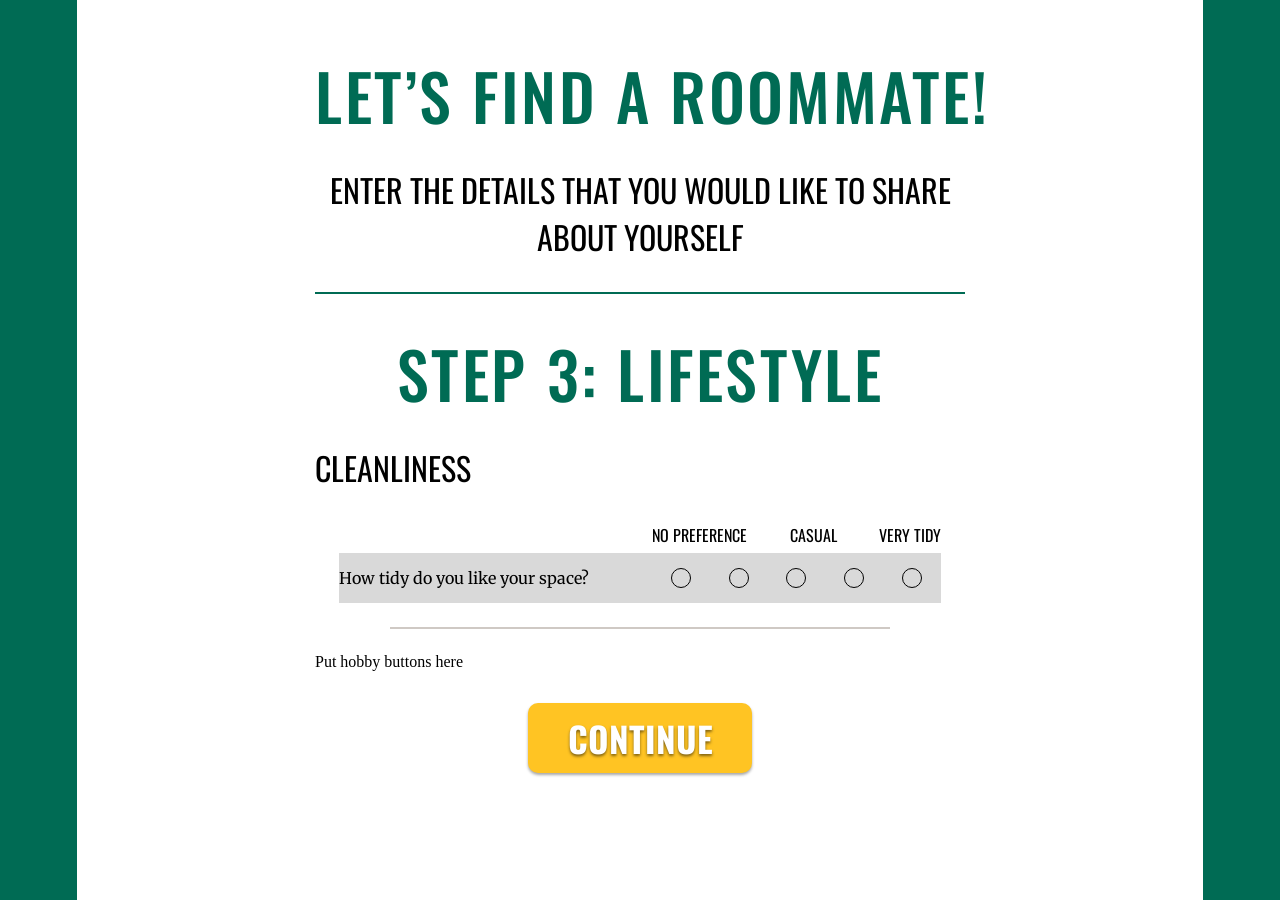
==== content/questionnaire/lifestyle.html @ a438f332 "Current Stage" ====
<!DOCTYPE html>
<html lang="en">

<head>
    <meta charset="UTF-8">
    <meta name="viewport" content="width=device-width, initial-scale=1.0">
    <title>Questionnaire: Lifestyle</title>
    <link rel="stylesheet" href="../../css/questionnaire.css">
</head>

<body>
    <div class="page-frame">
        <div class="side side--left"></div>
        <main class="content">
            <h1 class="questionnaire-heading">LET’S FIND A ROOMMATE!</h1>
            <h2 class="questionnaire-subheading">ENTER THE DETAILS THAT YOU WOULD LIKE TO SHARE ABOUT YOURSELF</h2>
            <!--Create a progress bar graphical component and insert here-->
            <hr class="questionnaire-divider">
            <h1 class="questionnaire-heading">STEP 3: LIFESTYLE</h1>
            <h2 class="questionnaire-subheading" style="text-align: left;">CLEANLINESS</h2>


            <div class="scale-wrap">
                <!-- labels ABOVE the gray bar -->
                <div class="scale-label-row">
                    <span></span>
                    <div class="scale-labels">
                        <span class="radio-text label-start">NO PREFERENCE</span>
                        <span class="radio-text label-middle">CASUAL</span>
                        <span class="radio-text label-end">VERY TIDY</span>
                    </div>
                </div>

                <!-- gray bar -->
                <div class="scale-row">
                    <p class="scale-question">How tidy do you like your space?</p>

                    <fieldset class="scale-radios">
                        <legend></legend>

                        <label class="radio-option">
                            <input class="radio-input" type="radio" name="cleanliness" value="1" />
                            <span class="radio-control"></span>
                        </label>

                        <label class="radio-option">
                            <input class="radio-input" type="radio" name="cleanliness" value="2" />
                            <span class="radio-control"></span>
                        </label>

                        <label class="radio-option">
                            <input class="radio-input" type="radio" name="cleanliness" value="3" />
                            <span class="radio-control"></span>
                        </label>

                        <label class="radio-option">
                            <input class="radio-input" type="radio" name="cleanliness" value="4" />
                            <span class="radio-control"></span>
                        </label>

                        <label class="radio-option">
                            <input class="radio-input" type="radio" name="cleanliness" value="5" />
                            <span class="radio-control"></span>
                        </label>
                    </fieldset>
                </div>
            </div>




            <hr class="questionnaire-subdivider">
            Put hobby buttons here
            <button class="questionnaire-continue">CONTINUE</button>



        </main>
        <div class="side side--right"></div>
    </div>
</body>

</html>
---- css/questionnaire.css ----
@import url('https://fonts.googleapis.com/css2?family=Oswald:wght@400;500;600;700&display=swap');
@import url('https://fonts.googleapis.com/css2?family=Merriweather:wght@400&display=swap');

html,
body {
  margin: 0;
  padding: 0;
}

.page-frame {
  display: flex;
  min-height: 100vh;
  width: 100%;
  background: #ffffff;
}

.side {
  background: #006b54;
  flex: 0 0 clamp(24px, 6vw, 96px);
}

.content {
  flex: 1;
  max-width: 650px;
  margin: 0 auto;
  padding: 3rem 2rem;
}

.questionnaire-heading {
  white-space: nowrap;
  font-family: 'Oswald', sans-serif;
  font-size: clamp(36px, 6vw, 64px);
  font-weight: 500;
  text-transform: uppercase;
  letter-spacing: 0.04em;
  color: #006b54;
  margin: 0 0 1.5rem;
  text-align: center;
}

.questionnaire-subheading {
  font-family: 'Oswald', sans-serif;
  font-size: clamp(20px, 3.5vw, 32px);
  font-weight: 400;
  color: #000000;
  text-align: center;
  margin: 0 0 2rem;
}

.questionnaire-divider {
  width: min(650px, 100%);
  border: 0;
  border-top: 2px solid #006b54;
  margin: 2rem auto;
}

.questionnaire-row {
  display: flex;
  align-items: center;
  justify-content: center;
  gap: 2rem;
  margin-bottom: 1.5rem;
}

.questionnaire-row-label {
  font-family: 'Oswald', sans-serif;
  font-size: clamp(20px, 3.5vw, 32px);
  font-weight: 400;
  color: #000000;
  text-align: left;
  margin: 0;
  min-width: 180px;
  text-transform: uppercase;
}

.questionnaire-input {
  width: clamp(240px, 45vw, 383px);
  height: clamp(28px, 4vh, 30px);
  padding: 0 0.5rem;

  font-family: 'Oswald', sans-serif;
  font-size: 16px;
  font-weight: 400;

  border: 1px solid #cfc9c4;
  border-radius: 0;
  outline: none;
  color: #000000;
  background-color: #ffffff;

  transition: border-color 0.2s ease, border-radius 0.2s ease;
}

.questionnaire-input::placeholder {
  font-family: 'Oswald', sans-serif;
  font-size: 16px;
  font-weight: 400;
  color: #cfc9c4;
}

.questionnaire-input:focus {
  border-color: #000000;
  border-radius: 3px;
}

.questionnaire-description {
  font-family: 'Oswald', sans-serif;
  font-size: 16px;
  font-weight: 400;
  color: #cfc9c4;
}

.questionnaire-subdivider {
  width: min(500px, 100%);
  border: 0;
  border-top: 2px solid #cfc9c4;
  margin: 1.5rem auto;
}

.questionnaire-row--solo {
  justify-content: center;
}

.questionnaire-textarea {
  width: clamp(240px, 45vw, 383px);
  height: clamp(70px, 12vh, 82px);
  padding: 0.75rem;

  resize: vertical;
  line-height: 1.3;
}

.radio-options {
  display: flex;
  justify-content: center;
  gap: 5rem;
  margin: 1.5rem 0;
}

.radio-option {
  display: flex;
  flex-direction: column;
  align-items: center;
  gap: 0.6rem;
  cursor: pointer;
  user-select: none;
}

.radio-text {
  font-family: 'Oswald', sans-serif;
  font-weight: 400;
  font-size: 16px;
  color: #000;
  text-transform: uppercase;
  text-align: center;
}

.radio-input {
  position: absolute;
  opacity: 0;
  width: 1px;
  height: 1px;
  pointer-events: none;
}

.radio-control {
  width: 20px;
  height: 20px;
  border: 1px solid #000;
  border-radius: 50%;
  display: grid;
  place-items: center;
  /* centers the dot */
  box-sizing: border-box;
}

.radio-input:checked+.radio-control::after {
  content: "";
  width: 16px;
  height: 16px;
  background: #006b54;
  border: 1px solid #000;
  border-radius: 50%;
  box-sizing: border-box;
}

.radio-input:focus-visible+.radio-control {
  outline: 2px solid rgba(0, 107, 84, 0.35);
  outline-offset: 3px;
}

fieldset {
  border: 0;
  padding: 0;
  margin: 0;
}

legend {
  display: none;
}

.questionnaire-continue {
  width: clamp(180px, 40vw, 224px);
  height: clamp(56px, 12vh, 70px);
  margin: 2rem auto 0;
  display: block;

  background-color: #ffc423;
  border: none;
  border-radius: 10px;

  font-family: 'Oswald', sans-serif;
  font-size: clamp(26px, 5vw, 35px);
  font-weight: 700;
  color: #ffffff;
  text-transform: uppercase;

  cursor: pointer;

  box-shadow: 0px 2px 3px rgba(0, 0, 0, 0.35);

  text-shadow: 0px 2px 3px rgba(0, 0, 0, 0.5);

  transition: transform 0.15s ease, box-shadow 0.15s ease;
}

/* CHECKBOX PILLS */
.hobby-pill {
  display: inline-flex;
  align-items: center;
  gap: 8px;

  padding: 10px 16px;
  border-radius: 999px;

  background: #fff;
  border: 1px solid rgba(0, 0, 0, 0.12);
  color: #111;

  font-weight: 500;
  cursor: pointer;
  user-select: none;

  box-shadow: 0 2px 5px rgba(0, 0, 0, 0.15);
  transition: background-color 0.15s ease, border-color 0.15s ease;
}

/* hide the checkbox but keep it accessible */
.hobby-pill input {
  position: absolute;
  opacity: 0;
  pointer-events: none;
}

/* selected */
.hobby-pill:has(input:checked) {
  background: #FFC423;
  border-color: #FFC423;
}

/* keyboard accessibility */
.hobby-pill:has(input:focus-visible) {
  outline: 3px solid rgba(255, 196, 35, 0.55);
  outline-offset: 2px;
}

/* optional press feel */
.hobby-pill:active {
  transform: translateY(1px);
}

.hobby-pill span {
  font-family: "Gudea", system-ui, -apple-system, Segoe UI, Roboto, Arial, sans-serif;
  font-weight: 700;
}

.hobby-grid {
  display: flex;
  flex-wrap: wrap;
  gap: 12px 10px;
  justify-content: center;
}

/* CSS for Radio Button Sections */
/* wrapper that gives BOTH rows the same left/right inset */
.scale-wrap {
  padding: 0 16px; /* match the old gray bar horizontal padding */
}

/* shared 2-column layout so both rows line up */
.scale-label-row,
.scale-row {
  display: grid;
  grid-template-columns: minmax(220px, 1fr) 1fr;
  column-gap: 1.5rem;
}

/* labels row (outside gray bar) */
.scale-label-row {
  margin-bottom: 6px;
  align-items: end;
}

.scale-labels {
  display: grid;
  grid-template-columns: repeat(5, 1fr);
  justify-items: center;     /* centers text over columns */
  align-items: end;
}

.scale-labels .radio-text {
  white-space: nowrap;
  font-size: clamp(12px, 2.2vw, 16px);
}

.label-start  { grid-column: 1; }
.label-middle { grid-column: 3; }
.label-end    { grid-column: 5; }

/* gray bar */
.scale-row {
  background: #d9d9d9;
  padding: 14px 0;           /* vertical only now */
  align-items: center;
}

/* question text = Merriweather Regular */
.scale-question {
  margin: 0;
  font-family: 'Merriweather', serif;
  font-size: 16px;
  font-weight: 400;
  color: #000;
}

/* radios use same 5-col grid as labels */
.scale-radios {
  display: grid;
  grid-template-columns: repeat(5, 1fr);
  justify-items: center;
  align-items: center;
}

.scale-radios .radio-option {
  display: grid;          /* override your flex layout for this context */
  place-items: center;    /* centers the circle perfectly */
  width: 100%;
}

.scale-labels > span {
  display: flex;
  justify-content: center;
}

/* Make label + radio centering identical and pixel-perfect */
.scale-labels > span {
  display: grid;
  place-items: center;
  width: 100%;
}

.scale-radios .radio-option {
  display: grid;
  place-items: center;
  width: 100%;
}

.scale-question {
  margin: 0;
  font-family: 'Merriweather', serif;
  font-weight: 400;
  font-size: clamp(14px, 2.2vw, 16px);
  line-height: 1.4;
  color: #000;
}

.scale-labels .radio-text {
  font-size: clamp(12px, 2vw, 16px);
  white-space: nowrap;
}

.scale-wrap {
  padding-left: clamp(12px, 3vw, 24px);
  padding-right: clamp(12px, 3vw, 24px);
}

/* RESPONSIVE STYLING */
@media (max-width: 768px) {
  .side {
    display: none;
  }

  .content {
    padding: 2rem 1.25rem;
  }

  .questionnaire-row {
    flex-direction: column;
    align-items: stretch;
    gap: 0.5rem;
  }

  .questionnaire-row-label {
    min-width: unset;
  }

  .questionnaire-input {
    width: 100%;
  }

  .radio-options {
    gap: 3rem;
  }
}

@media (max-width: 500px) {
  .scale-label-row {
    grid-template-columns: 1fr;
  }

  .scale-labels {
    margin-left: 0;
  }

  .scale-row {
    grid-template-columns: 1fr;
    row-gap: 10px;
  }
}
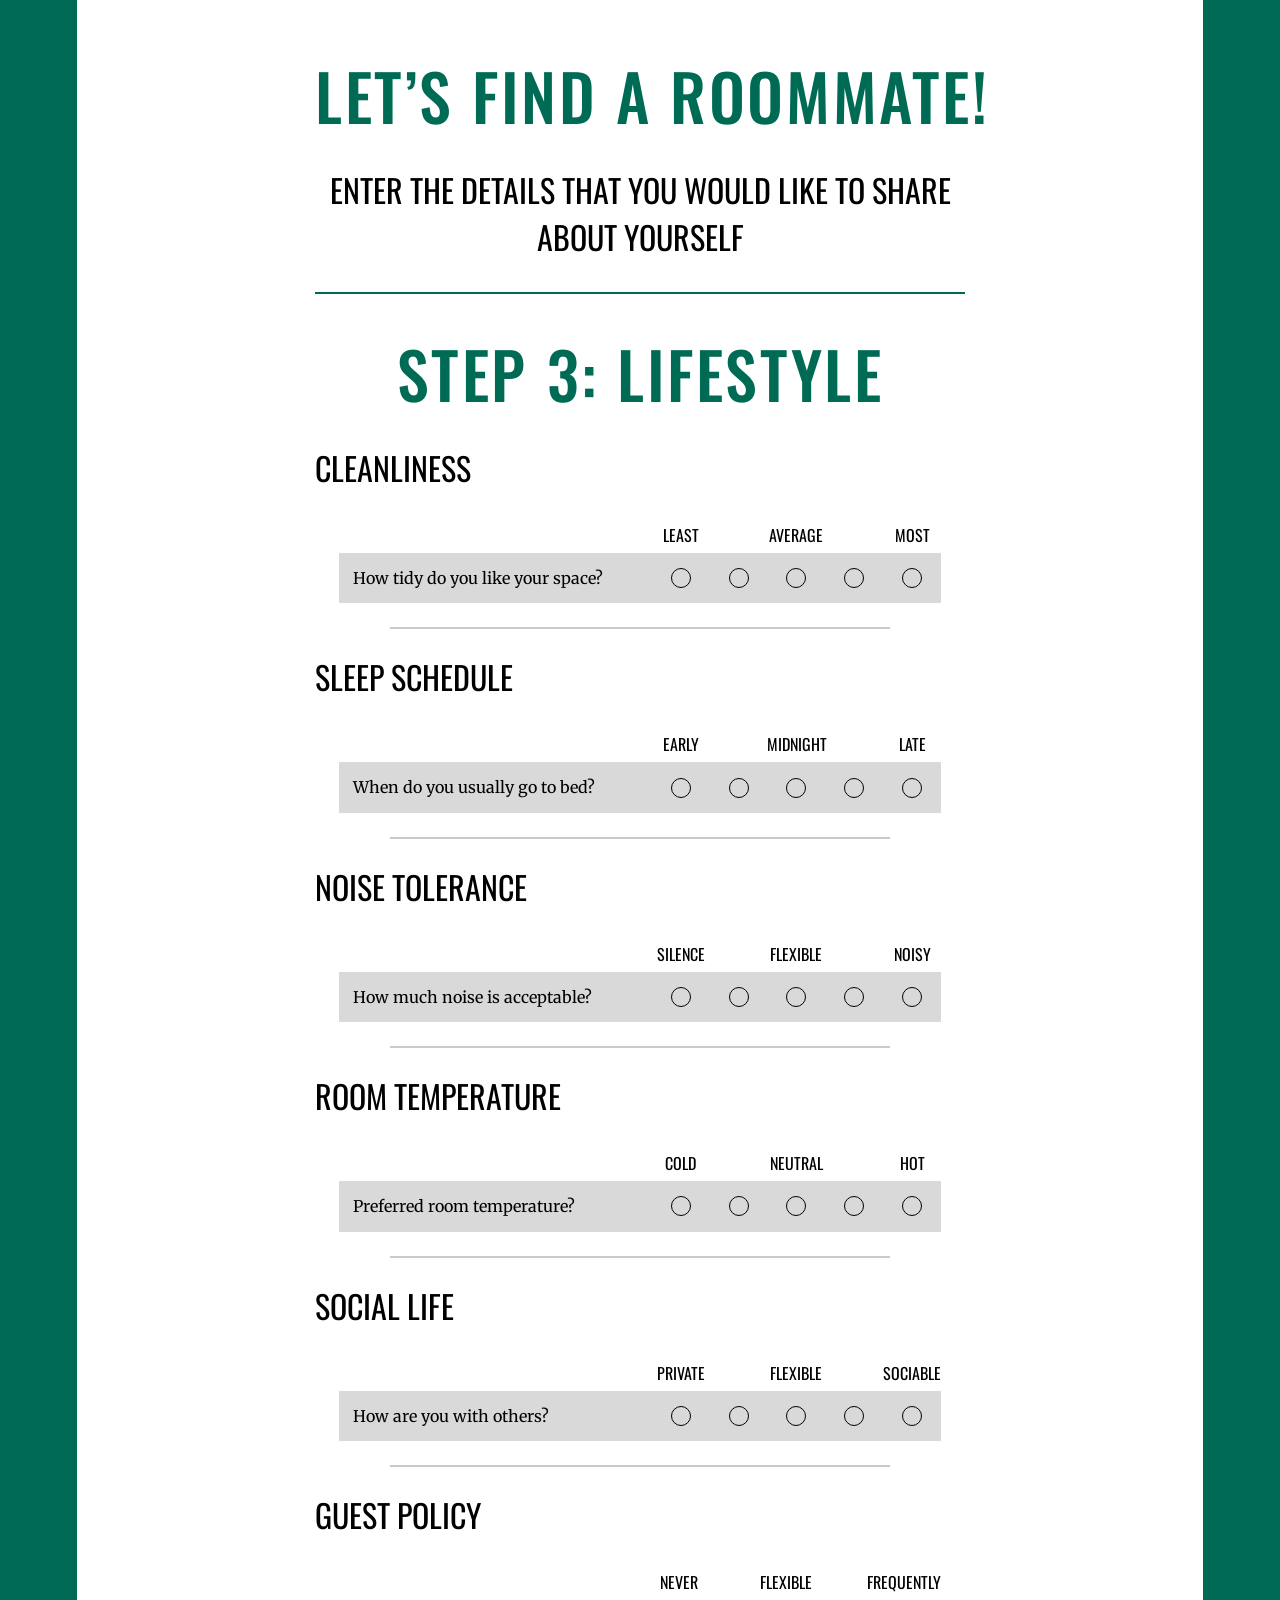
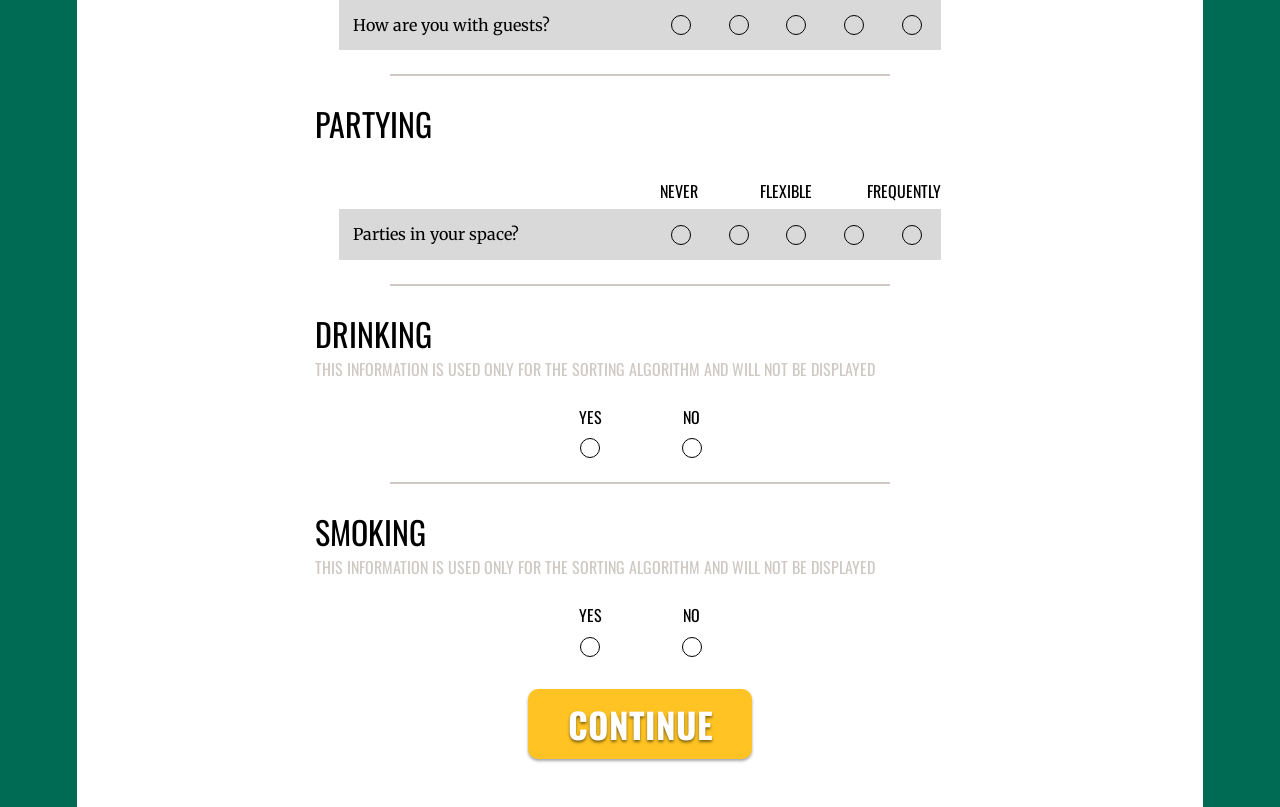
==== commit 4b9c759b: "Current Progress" ====
--- a/content/questionnaire/lifestyle.html
+++ b/content/questionnaire/lifestyle.html
@@ -18,20 +18,15 @@
             <hr class="questionnaire-divider">
             <h1 class="questionnaire-heading">STEP 3: LIFESTYLE</h1>
             <h2 class="questionnaire-subheading" style="text-align: left;">CLEANLINESS</h2>
-
-
-            <div class="scale-wrap">
-                <!-- labels ABOVE the gray bar -->
-                <div class="scale-label-row">
-                    <span></span>
-                    <div class="scale-labels">
-                        <span class="radio-text label-start">NO PREFERENCE</span>
-                        <span class="radio-text label-middle">CASUAL</span>
-                        <span class="radio-text label-end">VERY TIDY</span>
-                    </div>
-                </div>
-
-                <!-- gray bar -->
+            <div class="scale-wrap">
+                <div class="scale-label-row">
+                    <span></span>
+                    <div class="scale-labels">
+                        <span class="radio-text label-start">LEAST</span>
+                        <span class="radio-text label-middle">AVERAGE</span>
+                        <span class="radio-text label-end">MOST</span>
+                    </div>
+                </div>
                 <div class="scale-row">
                     <p class="scale-question">How tidy do you like your space?</p>
 
@@ -65,13 +60,312 @@
                     </fieldset>
                 </div>
             </div>
-
-
-
-
-            <hr class="questionnaire-subdivider">
-            Put hobby buttons here
-            <button class="questionnaire-continue">CONTINUE</button>
+            <hr class="questionnaire-subdivider">
+
+            <h2 class="questionnaire-subheading" style="text-align: left;">SLEEP SCHEDULE</h2>
+            <div class="scale-wrap">
+                <div class="scale-label-row">
+                    <span></span>
+                    <div class="scale-labels">
+                        <span class="radio-text label-start">EARLY</span>
+                        <span class="radio-text label-middle">MIDNIGHT</span>
+                        <span class="radio-text label-end">LATE</span>
+                    </div>
+                </div>
+                <div class="scale-row">
+                    <p class="scale-question">When do you usually go to bed?</p>
+
+                    <fieldset class="scale-radios">
+                        <legend></legend>
+
+                        <label class="radio-option">
+                            <input class="radio-input" type="radio" name="sleepschedule" value="1" />
+                            <span class="radio-control"></span>
+                        </label>
+
+                        <label class="radio-option">
+                            <input class="radio-input" type="radio" name="sleepschedule" value="2" />
+                            <span class="radio-control"></span>
+                        </label>
+
+                        <label class="radio-option">
+                            <input class="radio-input" type="radio" name="sleepschedule" value="3" />
+                            <span class="radio-control"></span>
+                        </label>
+
+                        <label class="radio-option">
+                            <input class="radio-input" type="radio" name="sleepschedule" value="4" />
+                            <span class="radio-control"></span>
+                        </label>
+
+                        <label class="radio-option">
+                            <input class="radio-input" type="radio" name="sleepschedule" value="5" />
+                            <span class="radio-control"></span>
+                        </label>
+                    </fieldset>
+                </div>
+            </div>
+            <hr class="questionnaire-subdivider">
+
+            <h2 class="questionnaire-subheading" style="text-align: left;">NOISE TOLERANCE</h2>
+            <div class="scale-wrap">
+                <div class="scale-label-row">
+                    <span></span>
+                    <div class="scale-labels">
+                        <span class="radio-text label-start">SILENCE</span>
+                        <span class="radio-text label-middle">FLEXIBLE</span>
+                        <span class="radio-text label-end">NOISY</span>
+                    </div>
+                </div>
+                <div class="scale-row">
+                    <p class="scale-question">How much noise is acceptable?</p>
+
+                    <fieldset class="scale-radios">
+                        <legend></legend>
+
+                        <label class="radio-option">
+                            <input class="radio-input" type="radio" name="noisetolerance" value="1" />
+                            <span class="radio-control"></span>
+                        </label>
+
+                        <label class="radio-option">
+                            <input class="radio-input" type="radio" name="noisetolerance" value="2" />
+                            <span class="radio-control"></span>
+                        </label>
+
+                        <label class="radio-option">
+                            <input class="radio-input" type="radio" name="noisetolerance" value="3" />
+                            <span class="radio-control"></span>
+                        </label>
+
+                        <label class="radio-option">
+                            <input class="radio-input" type="radio" name="noisetolerance" value="4" />
+                            <span class="radio-control"></span>
+                        </label>
+
+                        <label class="radio-option">
+                            <input class="radio-input" type="radio" name="noisetolerance" value="5" />
+                            <span class="radio-control"></span>
+                        </label>
+                    </fieldset>
+                </div>
+            </div>
+            <hr class="questionnaire-subdivider">
+
+            <h2 class="questionnaire-subheading" style="text-align: left;">ROOM TEMPERATURE</h2>
+            <div class="scale-wrap">
+                <div class="scale-label-row">
+                    <span></span>
+                    <div class="scale-labels">
+                        <span class="radio-text label-start">COLD</span>
+                        <span class="radio-text label-middle">NEUTRAL</span>
+                        <span class="radio-text label-end">HOT</span>
+                    </div>
+                </div>
+                <div class="scale-row">
+                    <p class="scale-question">Preferred room temperature?</p>
+
+                    <fieldset class="scale-radios">
+                        <legend></legend>
+
+                        <label class="radio-option">
+                            <input class="radio-input" type="radio" name="roomtemperature" value="1" />
+                            <span class="radio-control"></span>
+                        </label>
+
+                        <label class="radio-option">
+                            <input class="radio-input" type="radio" name="roomtemperature" value="2" />
+                            <span class="radio-control"></span>
+                        </label>
+
+                        <label class="radio-option">
+                            <input class="radio-input" type="radio" name="roomtemperature" value="3" />
+                            <span class="radio-control"></span>
+                        </label>
+
+                        <label class="radio-option">
+                            <input class="radio-input" type="radio" name="roomtemperature" value="4" />
+                            <span class="radio-control"></span>
+                        </label>
+
+                        <label class="radio-option">
+                            <input class="radio-input" type="radio" name="roomtemperature" value="5" />
+                            <span class="radio-control"></span>
+                        </label>
+                    </fieldset>
+                </div>
+            </div>
+            <hr class="questionnaire-subdivider">
+
+            <h2 class="questionnaire-subheading" style="text-align: left;">SOCIAL LIFE</h2>
+            <div class="scale-wrap">
+                <div class="scale-label-row">
+                    <span></span>
+                    <div class="scale-labels">
+                        <span class="radio-text label-start">PRIVATE</span>
+                        <span class="radio-text label-middle">FLEXIBLE</span>
+                        <span class="radio-text label-end">SOCIABLE</span>
+                    </div>
+                </div>
+                <div class="scale-row">
+                    <p class="scale-question">How are you with others?</p>
+
+                    <fieldset class="scale-radios">
+                        <legend></legend>
+
+                        <label class="radio-option">
+                            <input class="radio-input" type="radio" name="sociallife" value="1" />
+                            <span class="radio-control"></span>
+                        </label>
+
+                        <label class="radio-option">
+                            <input class="radio-input" type="radio" name="sociallife" value="2" />
+                            <span class="radio-control"></span>
+                        </label>
+
+                        <label class="radio-option">
+                            <input class="radio-input" type="radio" name="sociallife" value="3" />
+                            <span class="radio-control"></span>
+                        </label>
+
+                        <label class="radio-option">
+                            <input class="radio-input" type="radio" name="sociallife" value="4" />
+                            <span class="radio-control"></span>
+                        </label>
+
+                        <label class="radio-option">
+                            <input class="radio-input" type="radio" name="sociallife" value="5" />
+                            <span class="radio-control"></span>
+                        </label>
+                    </fieldset>
+                </div>
+            </div>
+            <hr class="questionnaire-subdivider">
+
+            <h2 class="questionnaire-subheading" style="text-align: left;">GUEST POLICY</h2>
+            <div class="scale-wrap">
+                <div class="scale-label-row">
+                    <span></span>
+                    <div class="scale-labels">
+                        <span class="radio-text label-start">NEVER</span>
+                        <span class="radio-text label-middle">FLEXIBLE</span>
+                        <span class="radio-text label-end">FREQUENTLY</span>
+                    </div>
+                </div>
+                <div class="scale-row">
+                    <p class="scale-question">How are you with guests?</p>
+
+                    <fieldset class="scale-radios">
+                        <legend></legend>
+
+                        <label class="radio-option">
+                            <input class="radio-input" type="radio" name="guestpolicy" value="1" />
+                            <span class="radio-control"></span>
+                        </label>
+
+                        <label class="radio-option">
+                            <input class="radio-input" type="radio" name="guestpolicy" value="2" />
+                            <span class="radio-control"></span>
+                        </label>
+
+                        <label class="radio-option">
+                            <input class="radio-input" type="radio" name="guestpolicy" value="3" />
+                            <span class="radio-control"></span>
+                        </label>
+
+                        <label class="radio-option">
+                            <input class="radio-input" type="radio" name="guestpolicy" value="4" />
+                            <span class="radio-control"></span>
+                        </label>
+
+                        <label class="radio-option">
+                            <input class="radio-input" type="radio" name="guestpolicy" value="5" />
+                            <span class="radio-control"></span>
+                        </label>
+                    </fieldset>
+                </div>
+            </div>
+            <hr class="questionnaire-subdivider">
+
+            <h2 class="questionnaire-subheading" style="text-align: left;">PARTYING</h2>
+            <div class="scale-wrap">
+                <div class="scale-label-row">
+                    <span></span>
+                    <div class="scale-labels">
+                        <span class="radio-text label-start">NEVER</span>
+                        <span class="radio-text label-middle">FLEXIBLE</span>
+                        <span class="radio-text label-end">FREQUENTLY</span>
+                    </div>
+                </div>
+                <div class="scale-row">
+                    <p class="scale-question">Parties in your space?</p>
+
+                    <fieldset class="scale-radios">
+                        <legend></legend>
+
+                        <label class="radio-option">
+                            <input class="radio-input" type="radio" name="partying" value="1" />
+                            <span class="radio-control"></span>
+                        </label>
+
+                        <label class="radio-option">
+                            <input class="radio-input" type="radio" name="partying" value="2" />
+                            <span class="radio-control"></span>
+                        </label>
+
+                        <label class="radio-option">
+                            <input class="radio-input" type="radio" name="partying" value="3" />
+                            <span class="radio-control"></span>
+                        </label>
+
+                        <label class="radio-option">
+                            <input class="radio-input" type="radio" name="partying" value="4" />
+                            <span class="radio-control"></span>
+                        </label>
+
+                        <label class="radio-option">
+                            <input class="radio-input" type="radio" name="partying" value="5" />
+                            <span class="radio-control"></span>
+                        </label>
+                    </fieldset>
+                </div>
+            </div>
+            <hr class="questionnaire-subdivider">
+
+            <h2 class="questionnaire-subheading" style="text-align: left; margin-bottom: 0px;">DRINKING</h2>
+            <h3 class="questionnaire-description" style="margin-top: 0px;">THIS INFORMATION IS USED ONLY FOR THE SORTING ALGORITHM AND WILL NOT BE DISPLAYED</h3>
+            <div class="radio-options">
+                <label class="radio-option">
+                    <span class="radio-text">YES</span>
+                    <input class="radio-input" type="radio" name="drinking" value="yes">
+                    <span class="radio-control" aria-hidden="true"></span>
+                </label>
+
+                <label class="radio-option">
+                    <span class="radio-text">NO</span>
+                    <input class="radio-input" type="radio" name="drinking" value="no">
+                    <span class="radio-control" aria-hidden="true"></span>
+                </label>
+            </div>
+            <hr class="questionnaire-subdivider">
+
+            <h2 class="questionnaire-subheading" style="text-align: left; margin-bottom: 0px;">SMOKING</h2>
+            <h3 class="questionnaire-description" style="margin-top: 0px;">THIS INFORMATION IS USED ONLY FOR THE SORTING ALGORITHM AND WILL NOT BE DISPLAYED</h3>
+            <div class="radio-options">
+                <label class="radio-option">
+                    <span class="radio-text">YES</span>
+                    <input class="radio-input" type="radio" name="smoking" value="yes">
+                    <span class="radio-control" aria-hidden="true"></span>
+                </label>
+
+                <label class="radio-option">
+                    <span class="radio-text">NO</span>
+                    <input class="radio-input" type="radio" name="smoking" value="no">
+                    <span class="radio-control" aria-hidden="true"></span>
+                </label>
+            </div>
+
+            <button class="questionnaire-continue" onclick="window.location.href='essentials.html'">CONTINUE</button>
 
 
 
--- a/css/questionnaire.css
+++ b/css/questionnaire.css
@@ -324,15 +324,6 @@
   align-items: center;
 }
 
-/* question text = Merriweather Regular */
-.scale-question {
-  margin: 0;
-  font-family: 'Merriweather', serif;
-  font-size: 16px;
-  font-weight: 400;
-  color: #000;
-}
-
 /* radios use same 5-col grid as labels */
 .scale-radios {
   display: grid;
@@ -372,6 +363,7 @@
   font-size: clamp(14px, 2.2vw, 16px);
   line-height: 1.4;
   color: #000;
+  padding-left: 5%;
 }
 
 .scale-labels .radio-text {
